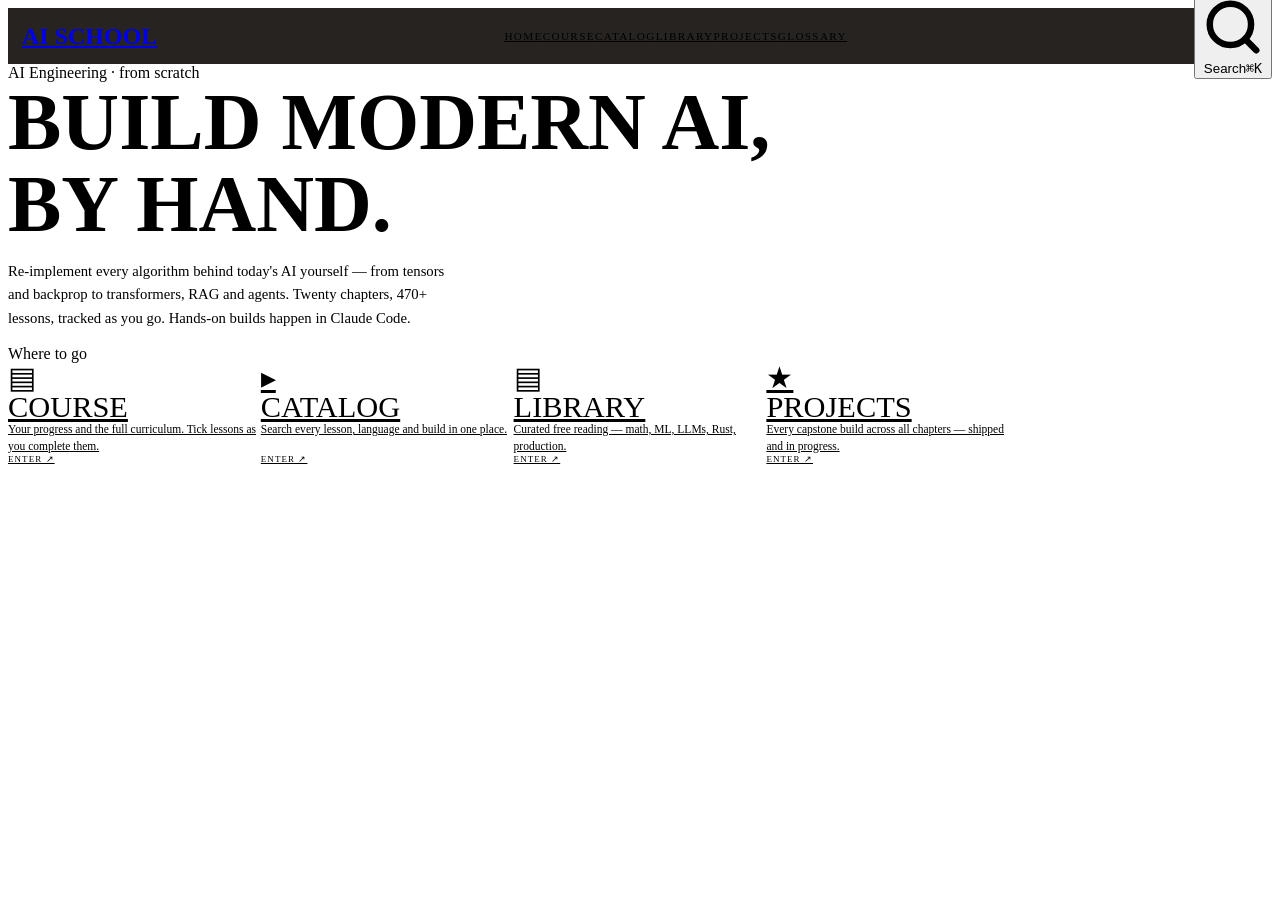
==== site-new/index.html @ 2878951a "style(site-new): design review fixes — drop roadmap nav, readable locked cards, catalog count, cours" ====
<!DOCTYPE html>
<html lang="en">
<head>
<meta charset="UTF-8">
<meta name="viewport" content="width=device-width, initial-scale=1.0">
<title>AI School</title>
<link rel="preconnect" href="https://fonts.googleapis.com">
<link rel="preconnect" href="https://fonts.gstatic.com" crossorigin>
<link href="https://fonts.googleapis.com/css2?family=VT323&family=JetBrains+Mono:wght@400;500;700&display=swap" rel="stylesheet">
<link rel="stylesheet" href="css/tokens.css">
<link rel="stylesheet" href="css/components.css">
<link rel="stylesheet" href="css/cmdpalette.css">
</head>
<body>

  <header class="top">
    <a class="brand" href="index.html">
      <span class="mark"></span><b>AI School</b>
    </a>
    <nav>
      <a href="index.html" aria-current="page">Home</a>
      <a href="course.html">Course</a>

      <a href="catalog.html">Catalog</a>
      <a href="library.html">Library</a>
      <a href="projects.html">Projects</a>
      <a href="glossary.html">Glossary</a>
    </nav>
    <button class="search-btn" type="button" data-cmd-palette aria-label="Search (Cmd-K)" title="Search (Cmd-K)">
      <svg viewBox="0 0 24 24" fill="none" stroke="currentColor" stroke-width="2.5" stroke-linecap="round" stroke-linejoin="round" aria-hidden="true"><circle cx="11" cy="11" r="8"/><line x1="21" y1="21" x2="16.65" y2="16.65"/></svg>
      <span>Search</span><kbd>⌘K</kbd>
    </button>
  </header>

  <main class="wrap page">
    <section class="home-hero" data-screen-label="Home">
      <span class="eyebrow">AI Engineering · from scratch</span>
      <h1 class="home-hero__t">Build modern AI,<br>by hand.</h1>
      <p class="home-hero__sub">Re-implement every algorithm behind today's AI yourself — from tensors and backprop to transformers, RAG and agents. Twenty chapters, 470+ lessons, tracked as you go. Hands-on builds happen in Claude Code.</p>
    </section>

    <section class="section">
      <div class="section__head"><span class="eyebrow">Where to go</span></div>
      <nav class="signposts">
        <a class="signpost" href="course.html">
          <span class="signpost__ic">▤</span>
          <span class="signpost__nm">Course</span>
          <span class="signpost__d">Your progress and the full curriculum. Tick lessons as you complete them.</span>
          <span class="signpost__go">Enter ↗</span>
        </a>
        <a class="signpost" href="catalog.html">
          <span class="signpost__ic">▸</span>
          <span class="signpost__nm">Catalog</span>
          <span class="signpost__d">Search every lesson, language and build in one place.</span>
          <span class="signpost__go">Enter ↗</span>
        </a>
        <a class="signpost" href="library.html">
          <span class="signpost__ic">▤</span>
          <span class="signpost__nm">Library</span>
          <span class="signpost__d">Curated free reading — math, ML, LLMs, Rust, production.</span>
          <span class="signpost__go">Enter ↗</span>
        </a>
        <a class="signpost" href="projects.html">
          <span class="signpost__ic">★</span>
          <span class="signpost__nm">Projects</span>
          <span class="signpost__d">Every capstone build across all chapters — shipped and in progress.</span>
          <span class="signpost__go">Enter ↗</span>
        </a>
      </nav>
    </section>
  </main>

  <script src="js/data.js"></script>
  <script src="js/store.js"></script>
  <script src="js/game.js"></script>
  <script src="js/ui.js"></script>
  <script src="js/cmdpalette.js"></script>
</body>
</html>
---- site-new/css/components.css ----
/* ============================================================
   AI SCHOOL · components
   HUD · world map · drawer · badges · toast · player card
   ============================================================ */

/* ---------- site header ---------- */
.top {
  position: sticky; top: 0; z-index: 40;
  display: flex; align-items: center; justify-content: space-between;
  height: 56px; padding: 0 var(--s5);
  background: rgba(20,17,15,0.92); backdrop-filter: blur(8px);
  border-bottom: 1px solid var(--line);
}
.top .brand { display: flex; align-items: center; gap: var(--s2); white-space: nowrap; }
.top .brand .mark { width: 14px; height: 14px; background: var(--terra); flex-shrink: 0; }
.top .brand b { font-family: var(--pix); font-size: 1.5rem; color: var(--cream); text-transform: uppercase; white-space: nowrap; }
.top nav { display: flex; gap: var(--s5); }
.top nav a { font-size: 0.7rem; letter-spacing: 0.12em; text-transform: uppercase; color: var(--cream-dim); }
.top nav a:hover, .top nav a[aria-current="page"] { color: var(--terra); }

/* ---------- HUD ---------- */
.hud {
  display: flex; align-items: center; gap: var(--s5); flex-wrap: wrap;
  padding: var(--s4); border: 1px solid var(--line); background: var(--panel);
}
.hud__ava { width: 48px; height: 48px; flex-shrink: 0; }
.hud__lvl { font-family: var(--pix); font-size: 2.2rem; color: var(--terra); }
.hud__lvl small { display: block; font-family: var(--mono); font-size: 0.5rem; letter-spacing: 0.16em; text-transform: uppercase; color: var(--cream-dim); }
.hud__mid { flex: 1; min-width: 200px; }
.hud__rank { font-size: 0.74rem; letter-spacing: 0.06em; text-transform: uppercase; }
.hud__rank b { color: var(--gold); }
.hud__stats { display: flex; gap: var(--s2); flex-wrap: wrap; }

.pill {
  font-size: 0.58rem; letter-spacing: 0.1em; text-transform: uppercase;
  padding: 5px 9px; border: 1px solid var(--line); color: var(--cream-dim);
}
.pill--flame { color: var(--gold); border-color: var(--gold); }

/* XP bar — chunky pixel fill */
.xp { height: 14px; border: 1px solid var(--terra-deep); background: var(--well); position: relative; overflow: hidden; }
.xp > i {
  position: absolute; inset: 0; width: var(--p, 0%);
  background: repeating-linear-gradient(90deg, var(--terra) 0 8px, var(--terra-deep) 8px 10px);
  transition: width 0.5s ease;
}
.xp__txt { font-size: 0.58rem; letter-spacing: 0.08em; text-transform: uppercase; color: var(--cream-dim); margin-top: 5px; }

/* ---------- home · orientation hero + signposts ---------- */
.home-hero { padding: var(--s7) 0 var(--s5); border-bottom: 1px solid var(--line); margin-bottom: var(--s5); }
.home-hero__t { font-family: var(--pix); font-size: clamp(2.8rem, 7.5vw, 5rem); line-height: 1.02; text-transform: uppercase; color: var(--cream); margin: var(--s3) 0 var(--s5); }
.home-hero__sub { max-width: 60ch; font-size: 0.92rem; line-height: 1.6; color: var(--cream-dim); text-wrap: pretty; }

.signposts { display: grid; grid-template-columns: repeat(5, 1fr); gap: var(--s4); }
.signpost {
  display: flex; flex-direction: column; gap: var(--s2);
  padding: var(--s4); background: var(--panel); border: 1.5px solid var(--terra-deep);
  color: inherit; box-shadow: var(--shadow-pix); transition: transform 0.1s, box-shadow 0.1s, border-color 0.1s;
}
.signpost:hover { transform: translate(-2px, -2px); box-shadow: 6px 6px 0 rgba(0,0,0,0.45); border-color: var(--terra); }
.signpost__ic { font-family: var(--pix); font-size: 1.9rem; color: var(--terra); line-height: 1; }
.signpost__nm { font-family: var(--pix); font-size: 1.9rem; text-transform: uppercase; color: var(--cream); line-height: 0.9; }
.signpost__d { flex: 1; font-size: 0.72rem; line-height: 1.45; color: var(--cream-dim); }
.signpost__go { font-family: var(--mono); font-size: 0.56rem; letter-spacing: 0.12em; text-transform: uppercase; color: var(--terra); margin-top: var(--s2); }

@media (max-width: 980px) { .signposts { grid-template-columns: repeat(3, 1fr); } }
@media (max-width: 860px) { .signposts { grid-template-columns: 1fr 1fr; } }
@media (max-width: 480px) { .signposts { grid-template-columns: 1fr; } }

/* ---------- world map (home · archipelago trail, top → bottom) ----------
   Lands stack down the page like Mario's overworld: each is a landmass
   plate carrying its phase pins on a dotted road. Boss land = the citadel.
   Pure flow layout — no absolute coordinates, so it never mis-aligns. */
.map { padding: var(--s4) 0 var(--s5); }
.worldmap { max-width: 620px; margin: 0 auto; }

.land { display: flex; justify-content: center; }
.land__plate {
  position: relative; width: 100%;
  background:
    repeating-linear-gradient(45deg, rgba(0,0,0,0.14) 0 3px, transparent 3px 7px),
    linear-gradient(165deg, var(--panel-2), var(--panel));
  border: 2px solid var(--terra-deep);
  box-shadow: var(--shadow-pix), inset 0 0 0 2px rgba(0,0,0,0.22);
  padding: var(--s4) var(--s5) var(--s5);
}
.land--cleared .land__plate { border-color: var(--terra); }
.land--boss .land__plate { border-color: var(--gold); background: linear-gradient(165deg, #2c231c, var(--well)); }

.land__hd { display: flex; align-items: baseline; gap: var(--s3); margin-bottom: var(--s4); flex-wrap: wrap; }
.land__name { font-family: var(--pix); font-size: 1.8rem; text-transform: uppercase; color: var(--cream); line-height: 0.9; }
.land--boss .land__name { color: var(--gold); }
.land__meta { font-size: 0.52rem; letter-spacing: 0.14em; text-transform: uppercase; color: var(--cream-mute); }
.land--cleared .land__meta { color: var(--terra); }

/* the road: phase pins strung on a dotted trail */
.land__road { position: relative; display: flex; flex-wrap: wrap; gap: var(--s5) var(--s5); justify-content: center; }
.land__road::before {
  content: ""; position: absolute; left: 22px; right: 22px; top: 31px; height: 0;
  border-top: 3px dotted var(--line); z-index: 0;
}

.pin { position: relative; z-index: 1; display: flex; flex-direction: column; align-items: center; gap: var(--s2); width: 96px; background: none; border: none; color: inherit; }
.pin__dot {
  position: relative; width: 64px; height: 64px; display: grid; place-content: center;
  font-family: var(--pix); font-size: 1.7rem; color: var(--cream);
  background: var(--panel); border: 3px solid var(--terra-deep);
  box-shadow: var(--shadow-pix); transition: transform 0.1s, box-shadow 0.1s;
}
.pin:hover .pin__dot { transform: translate(-2px, -2px); box-shadow: 6px 6px 0 rgba(0,0,0,0.45); }
.pin__nm { font-size: 0.5rem; letter-spacing: 0.06em; text-transform: uppercase; color: var(--cream-dim); line-height: 1.2; max-width: 96px; }

.pin.is-done .pin__dot { background: var(--terra); border-color: var(--terra); color: var(--bg); }
.pin.is-done .pin__dot::after { content: "★"; position: absolute; top: -13px; right: -11px; font-size: 1rem; color: var(--gold); }
.pin.is-active .pin__dot { border-color: var(--gold); box-shadow: 0 0 0 3px var(--terra-tint), var(--shadow-pix); }
.pin.is-active .pin__nm { color: var(--cream); }
.pin.is-locked .pin__dot { border-style: dashed; color: var(--cream-mute); background: var(--well); }
.pin.is-locked .pin__nm { color: var(--cream-mute); }
.pin--boss .pin__dot { border-color: var(--gold); }
.pin--boss .pin__dot::before { content: "\2620"; position: absolute; top: -15px; left: -9px; font-size: 0.95rem; color: var(--gold); }

.pin__you { position: absolute; top: -19px; left: 50%; transform: translateX(-50%); font-size: 0.46rem; letter-spacing: 0.14em; text-transform: uppercase; color: var(--gold); white-space: nowrap; }
.pin__you::after { content: " \25BE"; }

/* sea route between lands */
.bridge { display: flex; flex-direction: column; align-items: center; gap: 6px; padding: var(--s3) 0; }
.bridge span { width: 5px; height: 5px; background: var(--line); }

@media (max-width: 720px) {
  .pin { width: 80px; }
  .land__road { gap: var(--s4) var(--s3); }
}

/* ---------- phase drawer (slide-in) ---------- */
.drawer-scrim {
  position: fixed; inset: 0; z-index: 50; background: rgba(13,11,10,0.7);
  opacity: 0; pointer-events: none; transition: opacity 0.2s;
}
.drawer-scrim.is-open { opacity: 1; pointer-events: auto; }
.drawer {
  position: fixed; top: 0; right: 0; bottom: 0; z-index: 51;
  width: min(540px, 92vw); background: var(--bg); border-left: 1px solid var(--terra-deep);
  transform: translateX(100%); transition: transform 0.25s ease;
  display: flex; flex-direction: column;
}
.drawer.is-open { transform: none; }
.drawer__head { padding: var(--s5) var(--s5) var(--s4); border-bottom: 1px solid var(--line); }
.drawer__num { font-size: 0.6rem; letter-spacing: 0.18em; text-transform: uppercase; color: var(--terra); }
.drawer__title { font-family: var(--pix); font-size: 2rem; text-transform: uppercase; color: var(--cream); margin: 4px 0 8px; }
.drawer__desc { font-size: 0.8rem; color: var(--cream-dim); line-height: 1.5; }
.drawer__close { position: absolute; top: var(--s4); right: var(--s4); width: 30px; height: 30px; border: 1px solid var(--line); background: var(--panel); color: var(--cream-dim); font-size: 1.1rem; }
.drawer__close:hover { color: var(--terra); border-color: var(--terra); }
.drawer__bar { display: flex; align-items: center; gap: var(--s3); margin-top: var(--s4); }
.drawer__rec { display: flex; align-items: center; gap: var(--s2); flex-wrap: wrap; margin-top: var(--s3); }
.drawer__rec-l { font-size: 0.54rem; letter-spacing: 0.14em; text-transform: uppercase; color: var(--cream-mute); }
.drawer__rec-note { font-size: 0.7rem; color: var(--cream-dim); font-style: italic; }
.rec-chip {
  font-family: var(--mono); font-size: 0.58rem; letter-spacing: 0.04em;
  color: var(--cream-dim); background: var(--panel); border: 1px solid var(--line);
  padding: 4px 8px; transition: border-color 0.12s, color 0.12s;
}
.rec-chip:hover { border-color: var(--terra); color: var(--terra); }
.drawer__bar .xp { flex: 1; }
.drawer__list { flex: 1; overflow-y: auto; padding: var(--s3) var(--s5) var(--s6); }

.lesson {
  display: grid; grid-template-columns: 22px 1fr auto; gap: var(--s3);
  align-items: center; padding: var(--s3) 0; border-bottom: 1px solid var(--line-soft);
}
.lesson__chk {
  width: 20px; height: 20px; border: 2px solid var(--terra-deep); background: transparent;
  display: grid; place-content: center; color: var(--bg); font-size: 0.7rem; flex-shrink: 0;
}
.lesson__chk.is-done { background: var(--terra); border-color: var(--terra); }
.lesson__main { min-width: 0; }
.lesson__nm { font-size: 0.82rem; color: var(--cream); line-height: 1.3; }
.lesson.is-done .lesson__nm { color: var(--cream-dim); }
.lesson__meta { display: flex; gap: var(--s2); margin-top: 3px; font-size: 0.56rem; letter-spacing: 0.06em; text-transform: uppercase; color: var(--cream-mute); }
.lesson__type { color: var(--terra); }
.lesson__type[data-t="Capstone"] { color: var(--gold); }
.lesson__xp { font-family: var(--pix); font-size: 1.05rem; color: var(--terra); }
.lesson__links { display: flex; gap: var(--s2); }
.lesson__links a { font-size: 0.56rem; letter-spacing: 0.08em; text-transform: uppercase; color: var(--cream-dim); border: 1px solid var(--line); padding: 3px 7px; }
.lesson__links a:hover { color: var(--terra); border-color: var(--terra); }

/* ---------- badges ---------- */
.badges { display: grid; grid-template-columns: repeat(var(--cols, 4), 1fr); gap: var(--s3); }
.badge {
  aspect-ratio: 1; border: 1.5px solid var(--terra-deep);
  display: flex; flex-direction: column; align-items: center; justify-content: center; gap: var(--s2);
  text-align: center; padding: var(--s2);
}
.badge__ic { width: 30px; height: 30px; }
.badge__l { font-size: 0.5rem; letter-spacing: 0.04em; text-transform: uppercase; color: var(--cream-dim); line-height: 1.15; }
.badge.is-got { border-color: var(--gold); }
.badge.is-got .badge__l { color: var(--gold); }
.badge.is-locked { border-style: dashed; opacity: 0.4; }

/* ---------- toast / level-up ---------- */
.toast-host { position: fixed; left: 50%; bottom: var(--s6); transform: translateX(-50%); z-index: 80; display: flex; flex-direction: column; gap: var(--s2); align-items: center; }
.toast {
  display: flex; align-items: center; gap: var(--s3);
  padding: var(--s3) var(--s5); background: var(--panel); border: 1px solid var(--terra);
  box-shadow: var(--shadow-pix);
  animation: toast-in 0.25s ease, toast-out 0.3s ease 2.4s forwards;
}
.toast__big { font-family: var(--pix); font-size: 1.6rem; color: var(--gold); }
.toast__sub { font-size: 0.7rem; letter-spacing: 0.08em; text-transform: uppercase; color: var(--cream); }
@keyframes toast-in  { from { opacity: 0; transform: translateY(12px); } }
@keyframes toast-out { to   { opacity: 0; transform: translateY(-8px); } }

/* ---------- player card ---------- */
.card { display: grid; grid-template-columns: 300px 1fr; gap: var(--s6); align-items: start; }
.card__id { border: 1px solid var(--line); background: var(--panel); padding: var(--s5); text-align: center; }
.card__ava { width: 120px; height: 120px; margin: 0 auto var(--s3); }
.card__lv { font-family: var(--pix); font-size: 3.4rem; color: var(--terra); }
.card__rank { font-size: 0.78rem; letter-spacing: 0.06em; text-transform: uppercase; margin: 6px 0 2px; }
.card__name { font-size: 0.72rem; color: var(--cream-dim); }
.card__actions { display: flex; gap: var(--s2); justify-content: center; flex-wrap: wrap; margin-top: var(--s4); }

.stat { display: grid; grid-template-columns: 130px 1fr 56px; gap: var(--s3); align-items: center; padding: var(--s2) 0; border-bottom: 1px solid var(--line-soft); }
.stat__l { font-size: 0.62rem; letter-spacing: 0.08em; text-transform: uppercase; color: var(--cream-dim); }
.stat__v { font-family: var(--pix); font-size: 1.3rem; color: var(--terra); text-align: right; }
.bar { height: 11px; border: 1px solid var(--terra-deep); background: var(--well); position: relative; overflow: hidden; }
.bar > i { position: absolute; inset: 0; width: var(--p, 0%); background: repeating-linear-gradient(90deg, var(--terra) 0 6px, var(--terra-deep) 6px 8px); }

.boss-row { display: grid; grid-template-columns: repeat(3, 1fr); gap: var(--s4); }
.boss { border: 1px solid var(--gold); background: var(--panel); padding: var(--s4); }
.boss__s { font-size: 0.58rem; letter-spacing: 0.1em; text-transform: uppercase; color: var(--gold); }
.boss__n { font-family: var(--pix); font-size: 1.3rem; color: var(--cream); margin-top: 4px; }

/* ---------- projects (trophy case of builds) ---------- */
.proj-grid { display: grid; grid-template-columns: repeat(3, 1fr); gap: var(--s4); }
.proj { display: flex; flex-direction: column; border: 1.5px solid var(--terra-deep); background: var(--panel); }
.proj.is-locked { border-color: var(--line); border-style: dashed; }
.proj.is-shipped { border-color: var(--gold); }
.proj__art { aspect-ratio: 16 / 9; }
.proj.is-locked .proj__art { filter: grayscale(1) brightness(0.4); opacity: 0.7; }
.proj.is-locked .proj__name { color: var(--cream-dim); }
.proj__body { padding: var(--s4); flex: 1; display: flex; flex-direction: column; gap: var(--s2); }
.proj__name { font-family: var(--pix); font-size: 1.5rem; text-transform: uppercase; color: var(--cream); line-height: 0.95; }
.proj.is-locked .proj__name { color: var(--cream-mute); }
.proj__desc { font-size: 0.72rem; color: var(--cream-dim); line-height: 1.45; flex: 1; }
.proj__foot { display: flex; align-items: center; justify-content: space-between; gap: var(--s2); margin-top: var(--s3); }
.proj__tag { font-size: 0.52rem; letter-spacing: 0.12em; text-transform: uppercase; color: var(--cream-mute); }
.proj__st { font-size: 0.52rem; letter-spacing: 0.1em; text-transform: uppercase; padding: 3px 7px; border: 1px solid var(--line); color: var(--cream-dim); white-space: nowrap; }
.proj.is-shipped .proj__st { color: var(--gold); border-color: var(--gold); }
.proj.is-open .proj__st { color: var(--terra); border-color: var(--terra-deep); }
.proj__link { font-size: 0.54rem; letter-spacing: 0.08em; text-transform: uppercase; color: var(--cream-dim); border: 1px solid var(--line); padding: 4px 8px; }
.proj__link:hover { color: var(--terra); border-color: var(--terra); }
.proj--more { color: inherit; transition: border-color 0.12s; }
.proj--more:hover { border-color: var(--terra); border-style: solid; }
.proj--more:hover .proj__name { color: var(--terra); }
.proj--more .proj__art { display: grid; place-content: center; font-family: var(--pix); font-size: 2.4rem; color: var(--terra); }

@media (max-width: 820px) { .proj-grid { grid-template-columns: 1fr 1fr; } }
@media (max-width: 540px) { .proj-grid { grid-template-columns: 1fr; } }

/* ---------- masthead ---------- */
.mast { padding: var(--s5) 0 var(--s4); }
.mast__t { font-family: var(--pix); font-size: clamp(2.6rem, 7vw, 4.4rem); color: var(--terra); text-transform: uppercase; }
.mast__sub { font-size: 0.82rem; color: var(--cream-dim); margin-top: 4px; }

/* ---------- layout helpers ---------- */
.page { padding: var(--s6) 0 var(--s8); }
.section { margin-top: var(--s7); }
.section__head { display: flex; align-items: baseline; justify-content: space-between; gap: var(--s4); margin-bottom: var(--s4); }
.divider { height: 1px; background: var(--line-soft); margin: var(--s6) 0; }
.grid-3 { display: grid; grid-template-columns: repeat(3, 1fr); gap: var(--s4); }
.card-mini { border: 1px solid var(--line); background: var(--panel); padding: var(--s4); }
.card-mini h4 { font-size: 0.6rem; letter-spacing: 0.14em; text-transform: uppercase; color: var(--terra); font-weight: 400; margin-bottom: var(--s3); }

@media (max-width: 820px) {
  .card { grid-template-columns: 1fr; }
  .boss-row, .grid-3 { grid-template-columns: 1fr; }
}

/* ---------- roadmap inline info card ---------- */
.drawer-info {
  position: relative; margin-top: var(--s6);
  border: 1px solid var(--terra-deep); background: var(--panel);
  padding: var(--s5);
}
.drawer-info__close {
  position: absolute; top: var(--s3); right: var(--s3);
  width: 28px; height: 28px; border: 1px solid var(--line);
  background: var(--panel); color: var(--cream-dim); font-size: 1rem;
}
.drawer-info__close:hover { color: var(--terra); border-color: var(--terra); }

/* ---------- roadmap chapter grid ---------- */
.rm-grid {
  display: grid;
  grid-template-columns: repeat(4, 1fr);
  gap: var(--s3);
  margin-top: var(--s4);
}
.rm-tile {
  display: flex; flex-direction: column; align-items: flex-start; gap: 6px;
  border: 1px solid var(--line); background: var(--panel);
  padding: var(--s4); text-align: left; cursor: pointer;
  transition: border-color 0.12s, background 0.12s;
  position: relative;
}
.rm-tile:hover, .rm-tile--sel { border-color: var(--terra); background: var(--panel-2); }
.rm-tile.is-done  { border-color: var(--terra-deep); }
.rm-tile.is-done .rm-tile__num  { color: var(--terra); }
.rm-tile.is-active .rm-tile__num { color: var(--gold); }
.rm-tile.is-locked .rm-tile__num { color: var(--cream-mute); }
.rm-tile--boss { border-color: var(--gold); }
.rm-tile__num  { font-family: var(--pix); font-size: 1.8rem; line-height: 1; }
.rm-tile__nm   { font-size: 0.66rem; letter-spacing: 0.05em; color: var(--cream-dim); line-height: 1.35; }
.rm-tile__bar  { width: 100%; height: 6px; margin-top: 4px; }
.rm-tile__pct  { font-size: 0.56rem; letter-spacing: 0.1em; text-transform: uppercase; color: var(--cream-mute); align-self: flex-end; }
.rm-tile.is-done .rm-tile__pct  { color: var(--terra); }
@media (max-width: 720px) { .rm-grid { grid-template-columns: repeat(3, 1fr); } }
@media (max-width: 480px) { .rm-grid { grid-template-columns: repeat(2, 1fr); } }
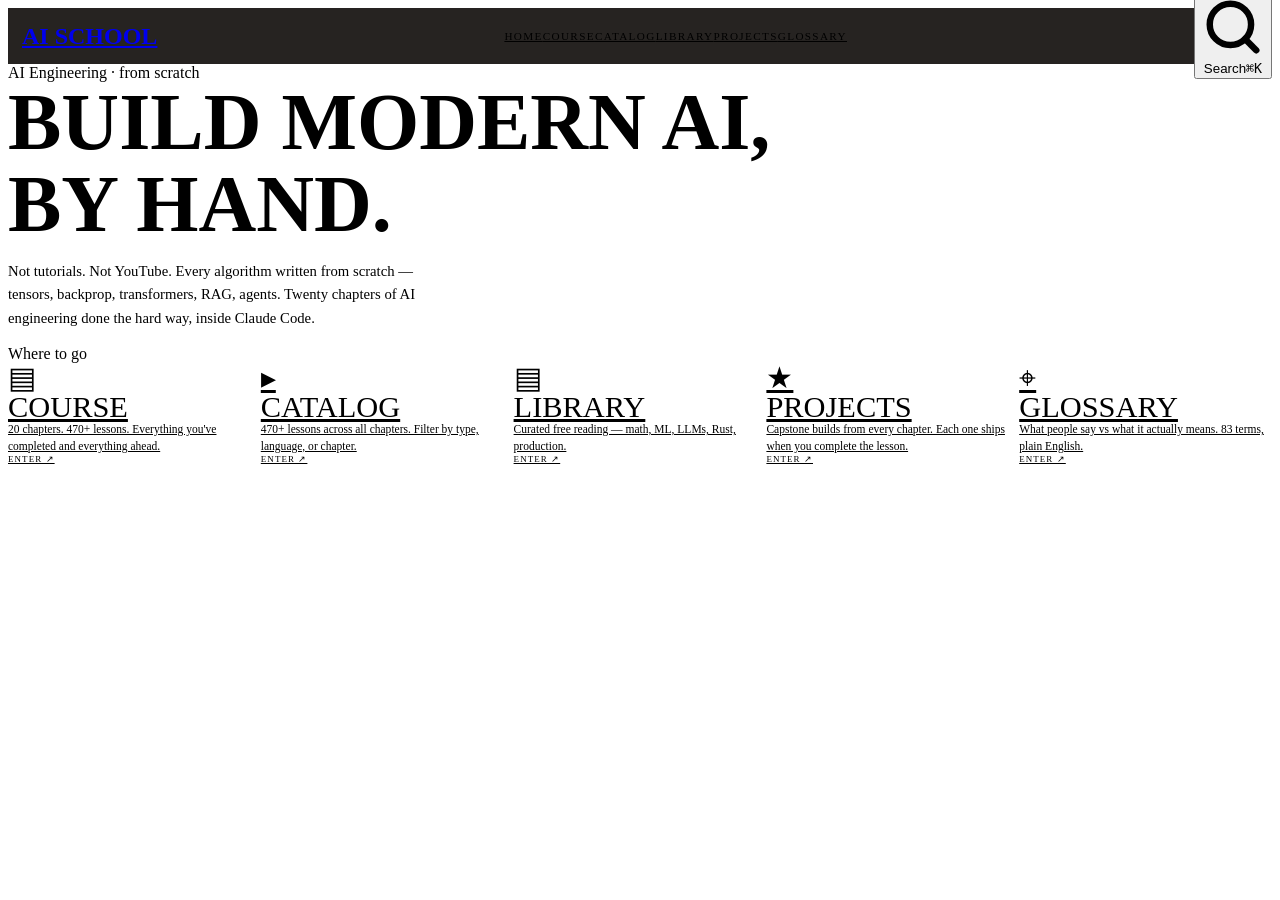
==== commit 9e4ca09d: "feat(home): add Glossary signpost — fills 5-column grid" ====
--- a/site-new/index.html
+++ b/site-new/index.html
@@ -36,7 +36,7 @@
     <section class="home-hero" data-screen-label="Home">
       <span class="eyebrow">AI Engineering · from scratch</span>
       <h1 class="home-hero__t">Build modern AI,<br>by hand.</h1>
-      <p class="home-hero__sub">Re-implement every algorithm behind today's AI yourself — from tensors and backprop to transformers, RAG and agents. Twenty chapters, 470+ lessons, tracked as you go. Hands-on builds happen in Claude Code.</p>
+      <p class="home-hero__sub">Not tutorials. Not YouTube. Every algorithm written from scratch — tensors, backprop, transformers, RAG, agents. Twenty chapters of AI engineering done the hard way, inside Claude Code.</p>
     </section>
 
     <section class="section">
@@ -45,13 +45,13 @@
         <a class="signpost" href="course.html">
           <span class="signpost__ic">▤</span>
           <span class="signpost__nm">Course</span>
-          <span class="signpost__d">Your progress and the full curriculum. Tick lessons as you complete them.</span>
+          <span class="signpost__d">20 chapters. 470+ lessons. Everything you've completed and everything ahead.</span>
           <span class="signpost__go">Enter ↗</span>
         </a>
         <a class="signpost" href="catalog.html">
           <span class="signpost__ic">▸</span>
           <span class="signpost__nm">Catalog</span>
-          <span class="signpost__d">Search every lesson, language and build in one place.</span>
+          <span class="signpost__d">470+ lessons across all chapters. Filter by type, language, or chapter.</span>
           <span class="signpost__go">Enter ↗</span>
         </a>
         <a class="signpost" href="library.html">
@@ -63,7 +63,13 @@
         <a class="signpost" href="projects.html">
           <span class="signpost__ic">★</span>
           <span class="signpost__nm">Projects</span>
-          <span class="signpost__d">Every capstone build across all chapters — shipped and in progress.</span>
+          <span class="signpost__d">Capstone builds from every chapter. Each one ships when you complete the lesson.</span>
+          <span class="signpost__go">Enter ↗</span>
+        </a>
+        <a class="signpost" href="glossary.html">
+          <span class="signpost__ic">⌖</span>
+          <span class="signpost__nm">Glossary</span>
+          <span class="signpost__d">What people say vs what it actually means. 83 terms, plain English.</span>
           <span class="signpost__go">Enter ↗</span>
         </a>
       </nav>
--- a/site-new/css/components.css
+++ b/site-new/css/components.css
@@ -17,6 +17,14 @@
 .top nav { display: flex; gap: var(--s5); }
 .top nav a { font-size: 0.7rem; letter-spacing: 0.12em; text-transform: uppercase; color: var(--cream-dim); }
 .top nav a:hover, .top nav a[aria-current="page"] { color: var(--terra); }
+@media (max-width: 720px) {
+  .top { overflow: hidden; }
+  .top nav { overflow-x: auto; flex-shrink: 1; gap: var(--s3); scrollbar-width: none; -webkit-overflow-scrolling: touch; }
+  .top nav::-webkit-scrollbar { display: none; }
+  .top nav a { font-size: 0.6rem; letter-spacing: 0.06em; white-space: nowrap; }
+  .search-btn span, .search-btn kbd { display: none; }
+  .search-btn { padding: 0 var(--s2); min-width: 32px; }
+}
 
 /* ---------- HUD ---------- */
 .hud {
@@ -214,8 +222,8 @@
 .card__id { border: 1px solid var(--line); background: var(--panel); padding: var(--s5); text-align: center; }
 .card__ava { width: 120px; height: 120px; margin: 0 auto var(--s3); }
 .card__lv { font-family: var(--pix); font-size: 3.4rem; color: var(--terra); }
-.card__rank { font-size: 0.78rem; letter-spacing: 0.06em; text-transform: uppercase; margin: 6px 0 2px; }
-.card__name { font-size: 0.72rem; color: var(--cream-dim); }
+.card__rank { font-size: 1rem; letter-spacing: 0.08em; text-transform: uppercase; color: var(--terra); margin: 8px 0 4px; }
+.card__name { font-size: 0.68rem; color: var(--cream-dim); letter-spacing: 0.04em; }
 .card__actions { display: flex; gap: var(--s2); justify-content: center; flex-wrap: wrap; margin-top: var(--s4); }
 
 .stat { display: grid; grid-template-columns: 130px 1fr 56px; gap: var(--s3); align-items: center; padding: var(--s2) 0; border-bottom: 1px solid var(--line-soft); }
@@ -231,15 +239,11 @@
 
 /* ---------- projects (trophy case of builds) ---------- */
 .proj-grid { display: grid; grid-template-columns: repeat(3, 1fr); gap: var(--s4); }
-.proj { display: flex; flex-direction: column; border: 1.5px solid var(--terra-deep); background: var(--panel); }
-.proj.is-locked { border-color: var(--line); border-style: dashed; }
+.proj { display: flex; flex-direction: column; border: 1.5px solid var(--terra-deep); background: var(--panel); min-height: 120px; }
+.proj.is-locked { border-color: var(--line); border-style: dashed; opacity: 0.65; }
 .proj.is-shipped { border-color: var(--gold); }
-.proj__art { aspect-ratio: 16 / 9; }
-.proj.is-locked .proj__art { filter: grayscale(1) brightness(0.4); opacity: 0.7; }
-.proj.is-locked .proj__name { color: var(--cream-dim); }
 .proj__body { padding: var(--s4); flex: 1; display: flex; flex-direction: column; gap: var(--s2); }
-.proj__name { font-family: var(--pix); font-size: 1.5rem; text-transform: uppercase; color: var(--cream); line-height: 0.95; }
-.proj.is-locked .proj__name { color: var(--cream-mute); }
+.proj__name { font-family: var(--pix); font-size: 1.3rem; text-transform: uppercase; color: var(--cream); line-height: 1; }
 .proj__desc { font-size: 0.72rem; color: var(--cream-dim); line-height: 1.45; flex: 1; }
 .proj__foot { display: flex; align-items: center; justify-content: space-between; gap: var(--s2); margin-top: var(--s3); }
 .proj__tag { font-size: 0.52rem; letter-spacing: 0.12em; text-transform: uppercase; color: var(--cream-mute); }
@@ -248,6 +252,8 @@
 .proj.is-open .proj__st { color: var(--terra); border-color: var(--terra-deep); }
 .proj__link { font-size: 0.54rem; letter-spacing: 0.08em; text-transform: uppercase; color: var(--cream-dim); border: 1px solid var(--line); padding: 4px 8px; }
 .proj__link:hover { color: var(--terra); border-color: var(--terra); }
+.proj__link--locked { color: var(--cream-mute); font-size: 0.52rem; }
+
 .proj--more { color: inherit; transition: border-color 0.12s; }
 .proj--more:hover { border-color: var(--terra); border-style: solid; }
 .proj--more:hover .proj__name { color: var(--terra); }
